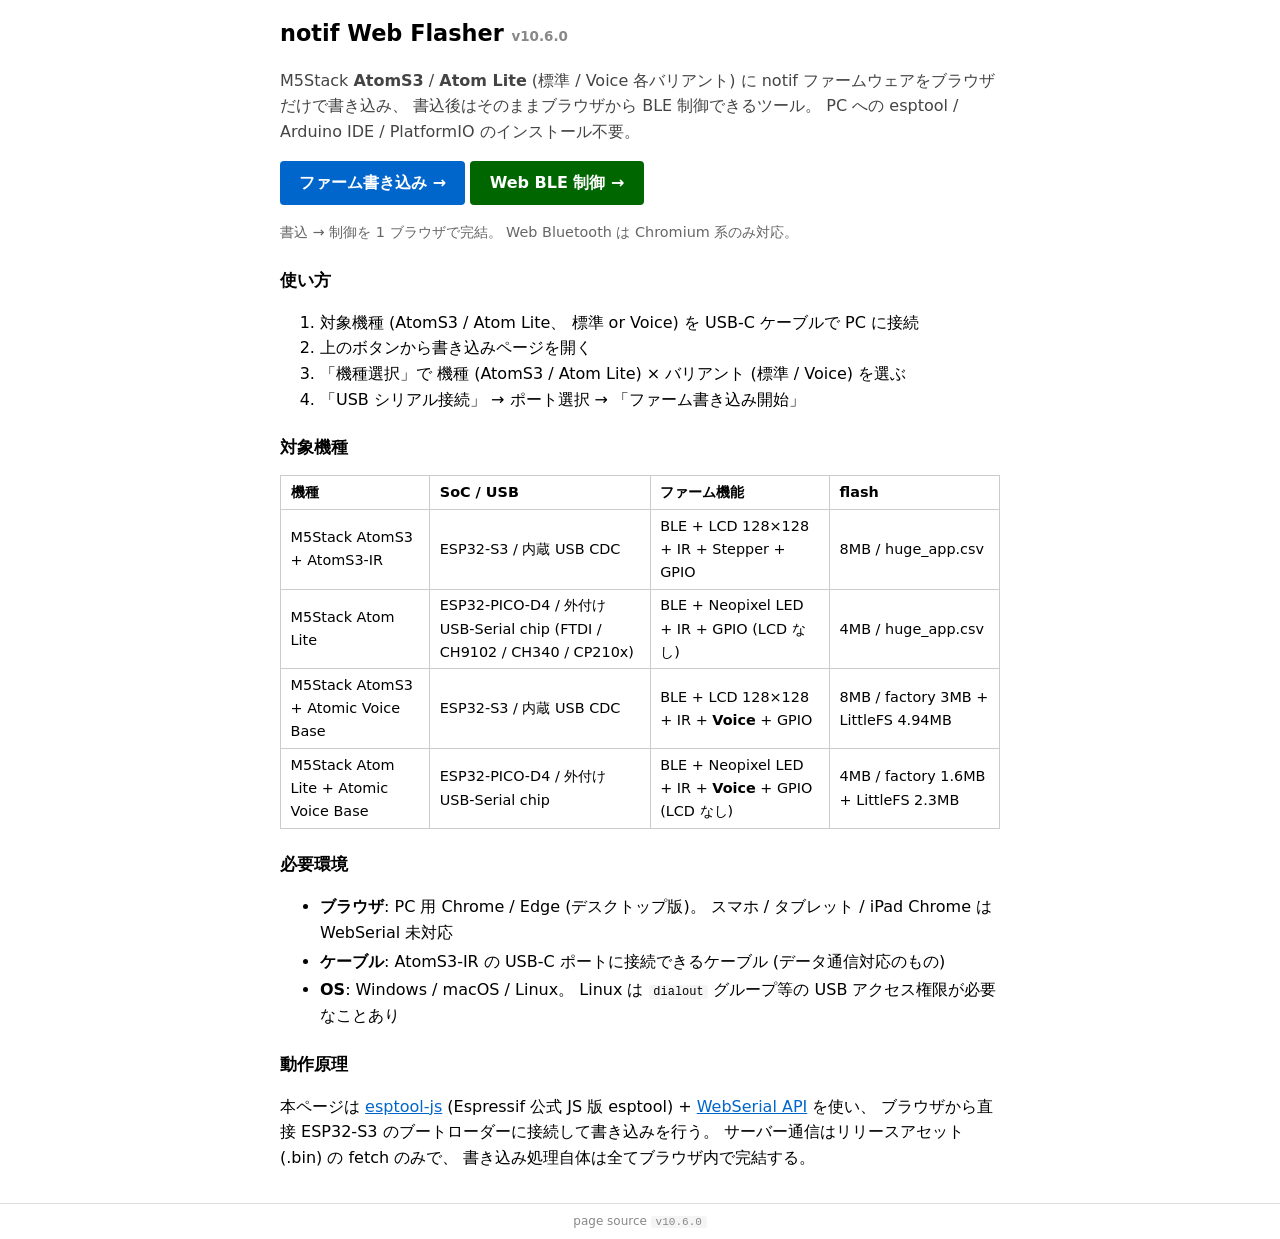
==== docs/index.html @ 57e1ec2f "初版: Web Flasher / BLE 制御 UI を docs/ に配置 notif Web Flasher (index/flash/control.html + control.css/js" ====
<!DOCTYPE html>
<html lang="ja">
<head>
<meta charset="utf-8">
<meta name="viewport" content="width=device-width, initial-scale=1">
<title>notif Web Flasher v10.6.0</title>
<style>
  body { font-family: system-ui, sans-serif; margin: 0; padding: 0; line-height: 1.6; }
  .container { max-width: 720px; margin: 1rem auto; padding: 0 1rem; }
  h1 { font-size: 1.4rem; margin-bottom: 0.3rem; }
  h2 { font-size: 1.05rem; margin-top: 1.4rem; }
  .lead { color: #444; }
  .cta { display: inline-block; padding: 0.6rem 1.2rem; background: #06c; color: #fff; text-decoration: none; border-radius: 4px; font-weight: bold; }
  .cta:hover { background: #048; }
  ul li { margin: 0.2rem 0; }
  code { background: #f5f5f5; padding: 0 0.3rem; border-radius: 3px; font-size: 0.92em; }
  a { color: #06c; }
  .note { color: #666; font-size: 0.9rem; }
  table.spec { font-size: 0.9rem; border-collapse: collapse; margin: 0.3rem 0; }
  table.spec th, table.spec td { border: 1px solid #ccc; padding: 0.3rem 0.6rem; text-align: left; }
  hr { border: 0; border-top: 1px solid #eee; margin: 1.5rem 0; }
</style>
</head>
<body>
<div class="container">
  <h1>notif Web Flasher <small style="font-size: 0.6em; color: #888;">v10.6.0</small></h1>
  <p class="lead">M5Stack <strong>AtomS3</strong> / <strong>Atom Lite</strong> (標準 / Voice 各バリアント) に notif ファームウェアをブラウザだけで書き込み、 書込後はそのままブラウザから BLE 制御できるツール。 PC への esptool / Arduino IDE / PlatformIO のインストール不要。</p>

  <p>
    <a href="./flash.html" class="cta">ファーム書き込み &rarr;</a>
    <a href="./control.html" class="cta" style="background: #060;">Web BLE 制御 &rarr;</a>
  </p>
  <p class="note">書込 → 制御を 1 ブラウザで完結。 Web Bluetooth は Chromium 系のみ対応。</p>

  <h2>使い方</h2>
  <ol>
    <li>対象機種 (AtomS3 / Atom Lite、 標準 or Voice) を USB-C ケーブルで PC に接続</li>
    <li>上のボタンから書き込みページを開く</li>
    <li>「機種選択」で 機種 (AtomS3 / Atom Lite) × バリアント (標準 / Voice) を選ぶ</li>
    <li>「USB シリアル接続」 → ポート選択 → 「ファーム書き込み開始」</li>
  </ol>

  <h2>対象機種</h2>
  <table class="spec">
    <tr><th>機種</th><th>SoC / USB</th><th>ファーム機能</th><th>flash</th></tr>
    <tr>
      <td>M5Stack AtomS3 + AtomS3-IR</td>
      <td>ESP32-S3 / 内蔵 USB CDC</td>
      <td>BLE + LCD 128×128 + IR + Stepper + GPIO</td>
      <td>8MB / huge_app.csv</td>
    </tr>
    <tr>
      <td>M5Stack Atom Lite</td>
      <td>ESP32-PICO-D4 / 外付け USB-Serial chip (FTDI / CH9102 / CH340 / CP210x)</td>
      <td>BLE + Neopixel LED + IR + GPIO (LCD なし)</td>
      <td>4MB / huge_app.csv</td>
    </tr>
    <tr>
      <td>M5Stack AtomS3 + Atomic Voice Base</td>
      <td>ESP32-S3 / 内蔵 USB CDC</td>
      <td>BLE + LCD 128×128 + IR + <strong>Voice</strong> + GPIO</td>
      <td>8MB / factory 3MB + LittleFS 4.94MB</td>
    </tr>
    <tr>
      <td>M5Stack Atom Lite + Atomic Voice Base</td>
      <td>ESP32-PICO-D4 / 外付け USB-Serial chip</td>
      <td>BLE + Neopixel LED + IR + <strong>Voice</strong> + GPIO (LCD なし)</td>
      <td>4MB / factory 1.6MB + LittleFS 2.3MB</td>
    </tr>
  </table>

  <h2>必要環境</h2>
  <ul>
    <li><strong>ブラウザ</strong>: PC 用 Chrome / Edge (デスクトップ版)。 スマホ / タブレット / iPad Chrome は WebSerial 未対応</li>
    <li><strong>ケーブル</strong>: AtomS3-IR の USB-C ポートに接続できるケーブル (データ通信対応のもの)</li>
    <li><strong>OS</strong>: Windows / macOS / Linux。 Linux は <code>dialout</code> グループ等の USB アクセス権限が必要なことあり</li>
  </ul>

  <h2>動作原理</h2>
  <p>本ページは <a href="https://github.com/espressif/esptool-js" target="_blank">esptool-js</a> (Espressif 公式 JS 版 esptool) + <a href="https://developer.mozilla.org/en-US/docs/Web/API/Web_Serial_API" target="_blank">WebSerial API</a> を使い、 ブラウザから直接 ESP32-S3 のブートローダーに接続して書き込みを行う。 サーバー通信はリリースアセット (.bin) の fetch のみで、 書き込み処理自体は全てブラウザ内で完結する。</p>

</div>

<footer style="margin-top: 2rem; padding: 0.5rem 0; border-top: 1px solid #ddd; color: #888; font-size: 0.75rem; text-align: center;">
  page source <code>v10.6.0</code>
</footer>
</body>
</html>
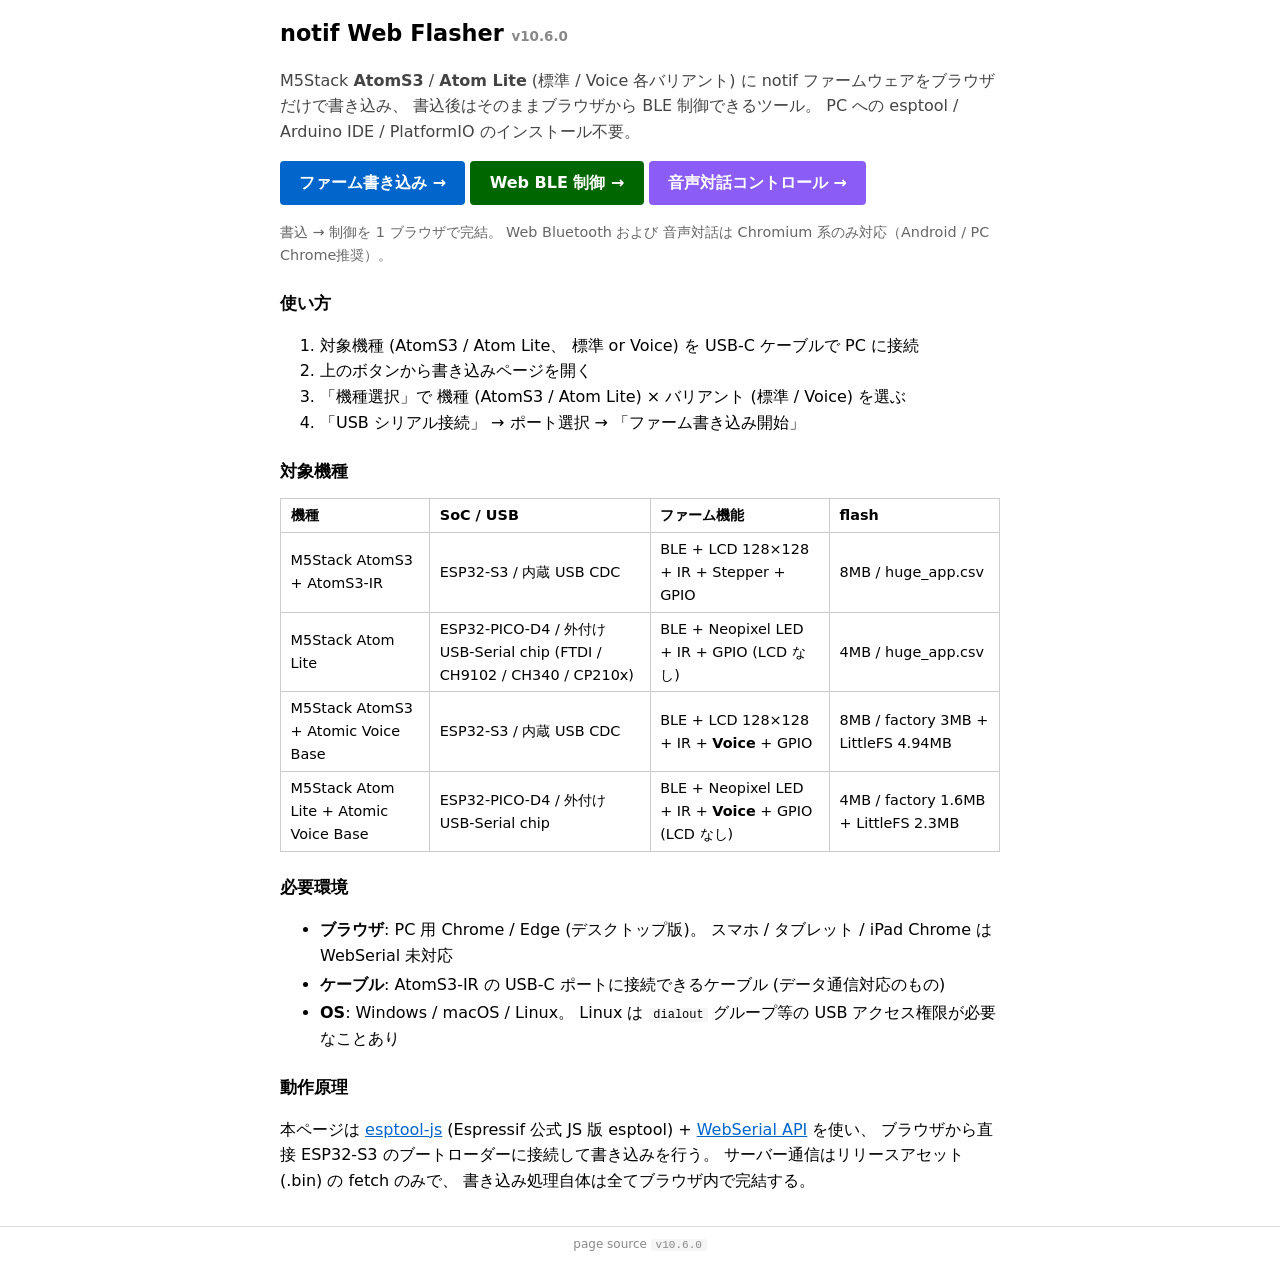
==== commit 58862d82: "Add interactive voice control center with responsive UI and mapping editor" ====
--- a/docs/index.html
+++ b/docs/index.html
@@ -29,8 +29,9 @@
   <p>
     <a href="./flash.html" class="cta">ファーム書き込み &rarr;</a>
     <a href="./control.html" class="cta" style="background: #060;">Web BLE 制御 &rarr;</a>
+    <a href="./voice_control.html" class="cta" style="background: #8b5cf6;">音声対話コントロール &rarr;</a>
   </p>
-  <p class="note">書込 → 制御を 1 ブラウザで完結。 Web Bluetooth は Chromium 系のみ対応。</p>
+  <p class="note">書込 → 制御を 1 ブラウザで完結。 Web Bluetooth および 音声対話は Chromium 系のみ対応（Android / PC Chrome推奨）。</p>
 
   <h2>使い方</h2>
   <ol>
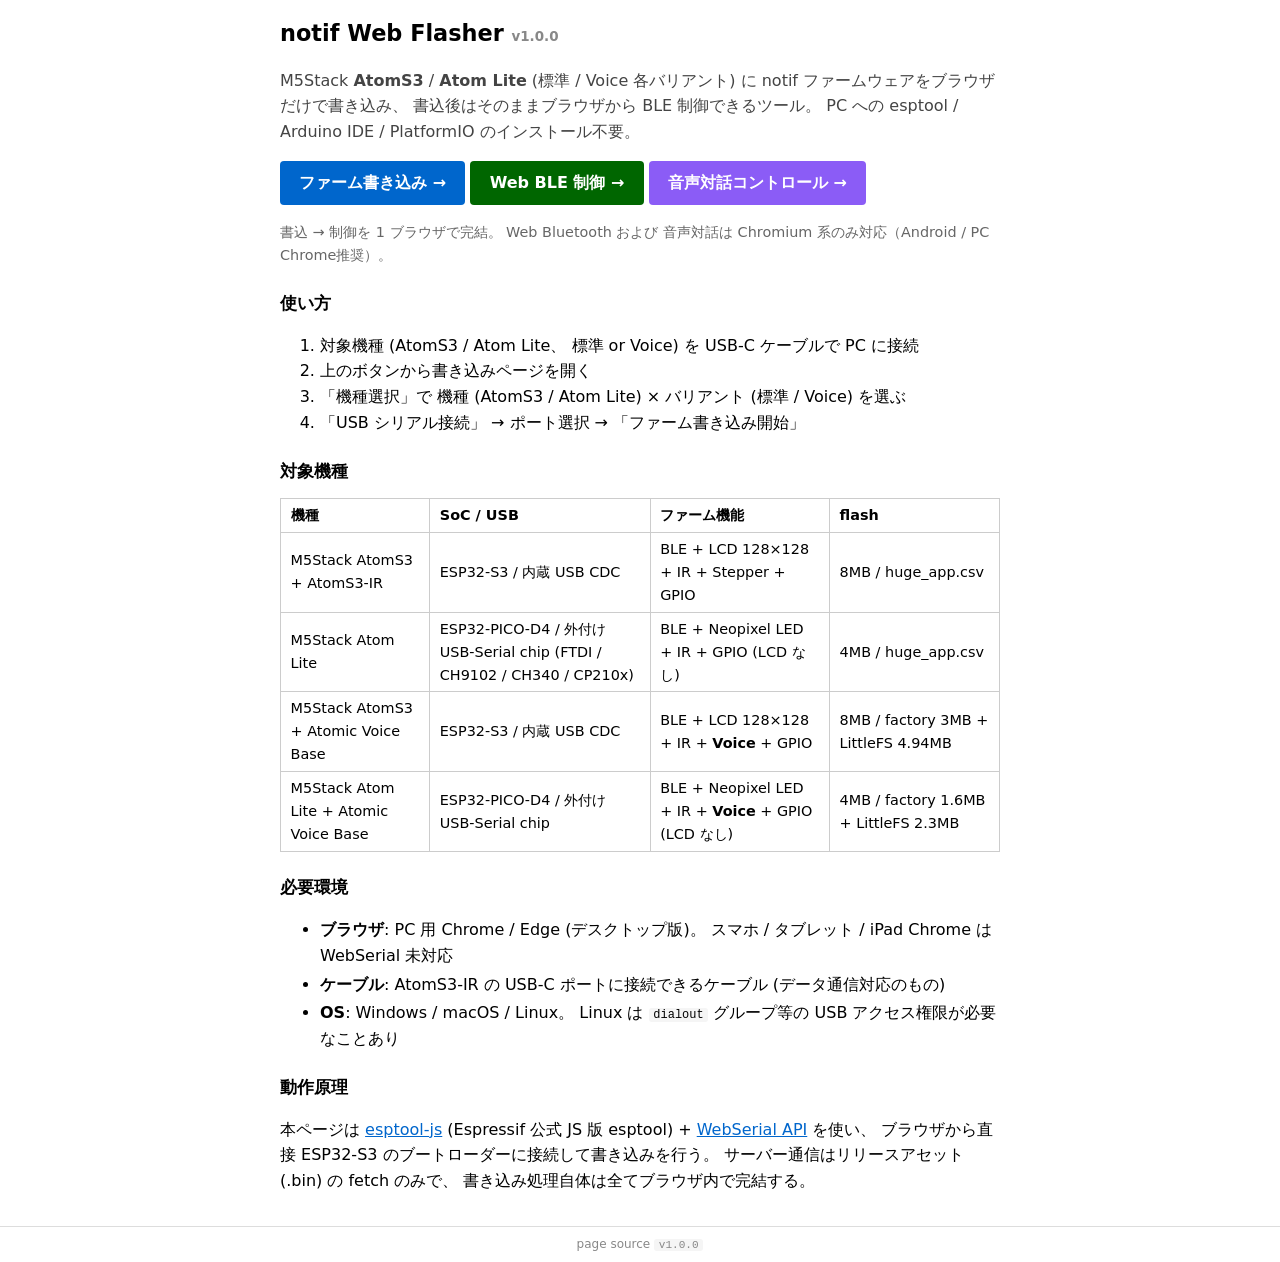
==== commit 4b656369: "Update application version to v1.0.0 / v1.0" ====
--- a/docs/index.html
+++ b/docs/index.html
@@ -3,7 +3,7 @@
 <head>
 <meta charset="utf-8">
 <meta name="viewport" content="width=device-width, initial-scale=1">
-<title>notif Web Flasher v10.6.0</title>
+<title>notif Web Flasher v1.0.0</title>
 <style>
   body { font-family: system-ui, sans-serif; margin: 0; padding: 0; line-height: 1.6; }
   .container { max-width: 720px; margin: 1rem auto; padding: 0 1rem; }
@@ -23,7 +23,7 @@
 </head>
 <body>
 <div class="container">
-  <h1>notif Web Flasher <small style="font-size: 0.6em; color: #888;">v10.6.0</small></h1>
+  <h1>notif Web Flasher <small style="font-size: 0.6em; color: #888;">v1.0.0</small></h1>
   <p class="lead">M5Stack <strong>AtomS3</strong> / <strong>Atom Lite</strong> (標準 / Voice 各バリアント) に notif ファームウェアをブラウザだけで書き込み、 書込後はそのままブラウザから BLE 制御できるツール。 PC への esptool / Arduino IDE / PlatformIO のインストール不要。</p>
 
   <p>
@@ -83,7 +83,7 @@
 </div>
 
 <footer style="margin-top: 2rem; padding: 0.5rem 0; border-top: 1px solid #ddd; color: #888; font-size: 0.75rem; text-align: center;">
-  page source <code>v10.6.0</code>
+  page source <code>v1.0.0</code>
 </footer>
 </body>
 </html>
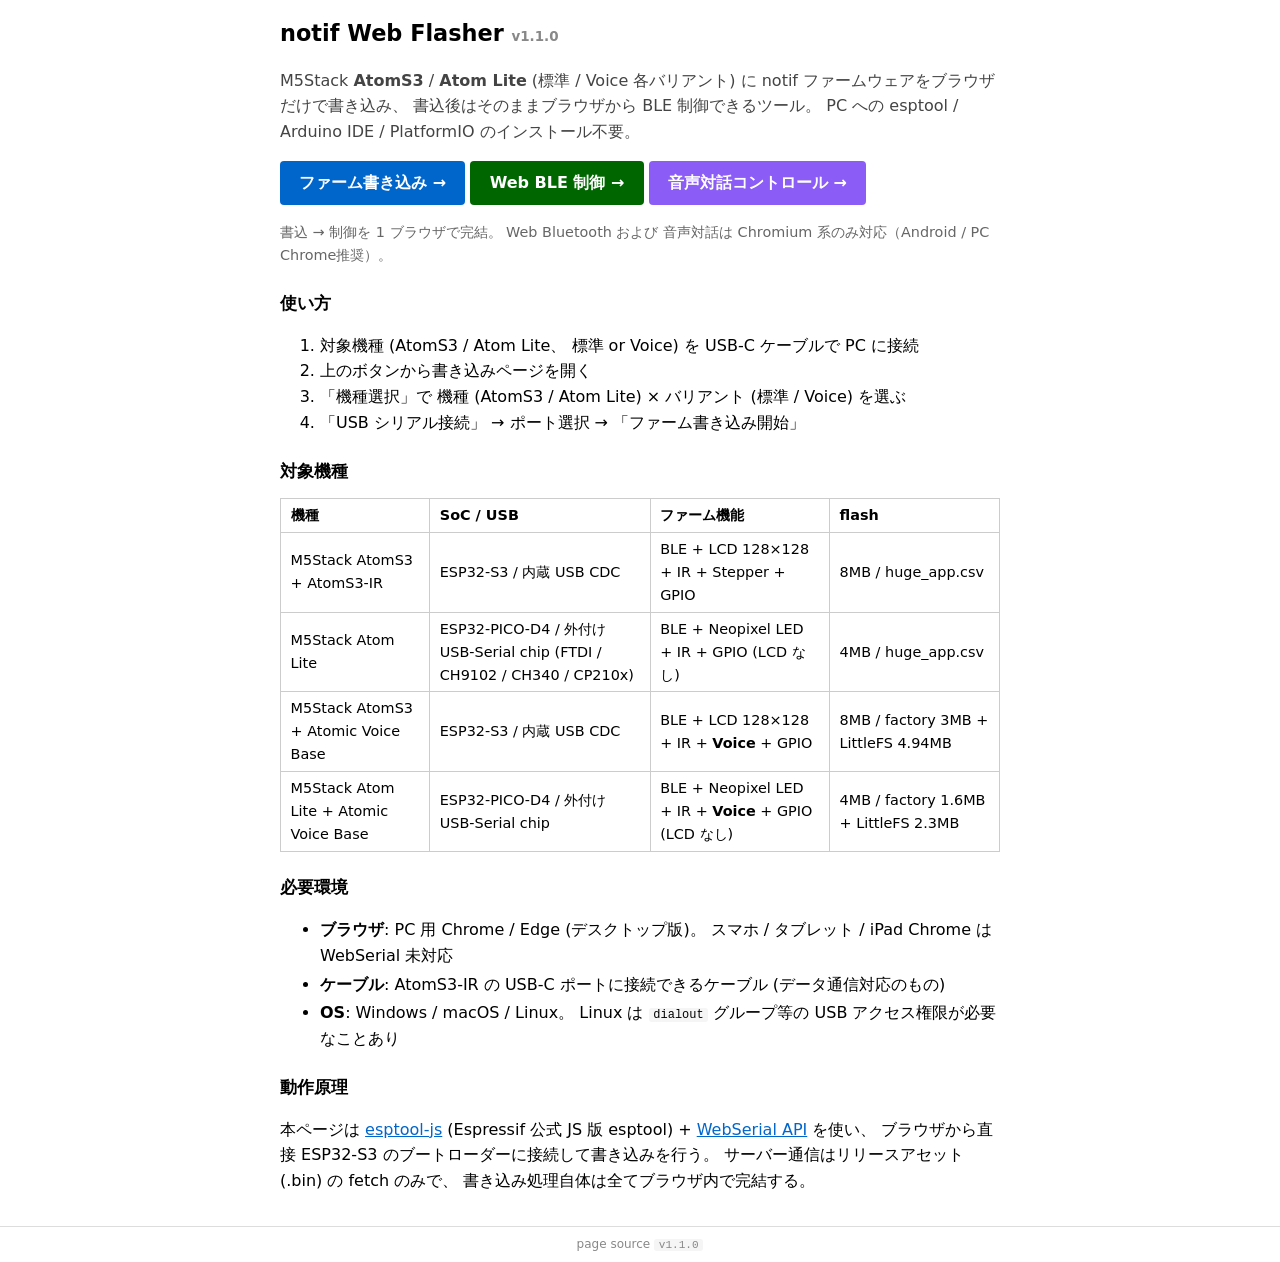
==== commit b4434959: "Release version 1.1: Align all HTML page headers, footers, and badges to v1.1 / v1.1.0" ====
--- a/docs/index.html
+++ b/docs/index.html
@@ -3,7 +3,7 @@
 <head>
 <meta charset="utf-8">
 <meta name="viewport" content="width=device-width, initial-scale=1">
-<title>notif Web Flasher v1.0.0</title>
+<title>notif Web Flasher v1.1.0</title>
 <style>
   body { font-family: system-ui, sans-serif; margin: 0; padding: 0; line-height: 1.6; }
   .container { max-width: 720px; margin: 1rem auto; padding: 0 1rem; }
@@ -23,7 +23,7 @@
 </head>
 <body>
 <div class="container">
-  <h1>notif Web Flasher <small style="font-size: 0.6em; color: #888;">v1.0.0</small></h1>
+  <h1>notif Web Flasher <small style="font-size: 0.6em; color: #888;">v1.1.0</small></h1>
   <p class="lead">M5Stack <strong>AtomS3</strong> / <strong>Atom Lite</strong> (標準 / Voice 各バリアント) に notif ファームウェアをブラウザだけで書き込み、 書込後はそのままブラウザから BLE 制御できるツール。 PC への esptool / Arduino IDE / PlatformIO のインストール不要。</p>
 
   <p>
@@ -83,7 +83,7 @@
 </div>
 
 <footer style="margin-top: 2rem; padding: 0.5rem 0; border-top: 1px solid #ddd; color: #888; font-size: 0.75rem; text-align: center;">
-  page source <code>v1.0.0</code>
+  page source <code>v1.1.0</code>
 </footer>
 </body>
 </html>
